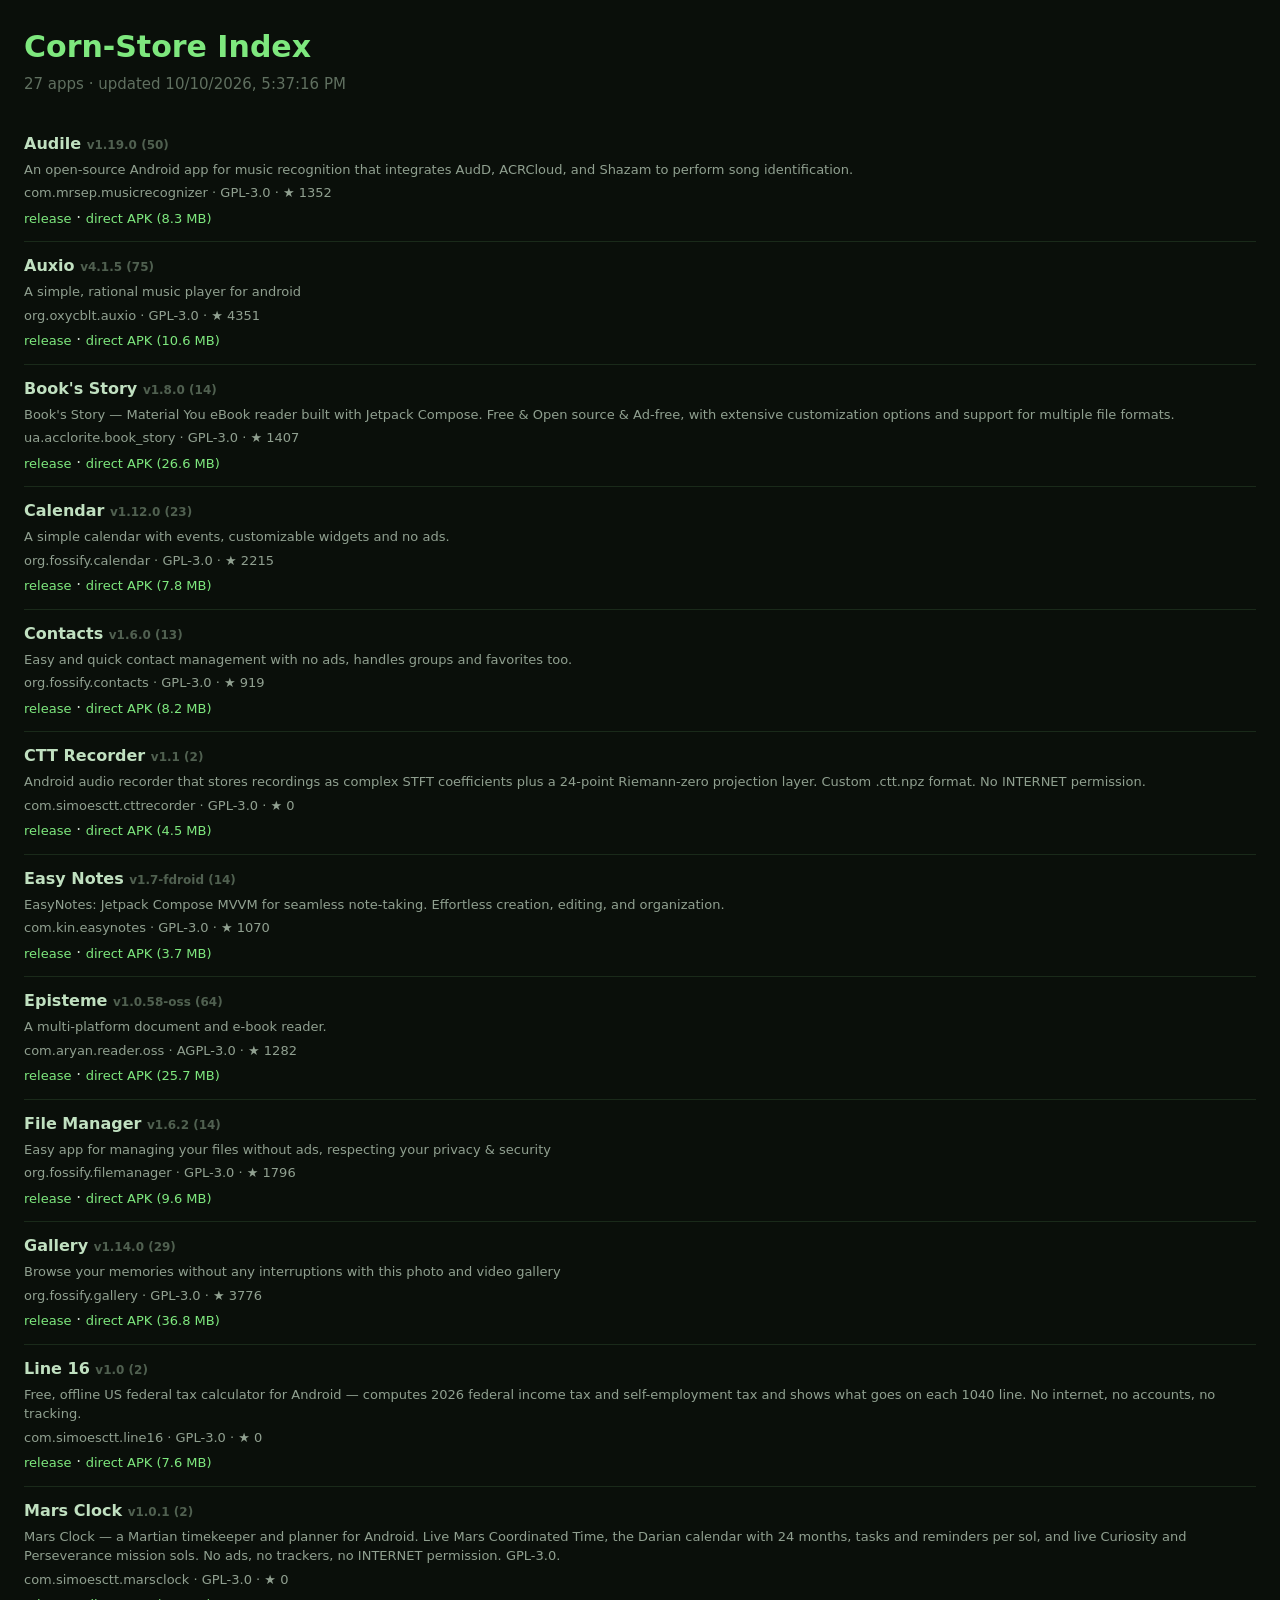
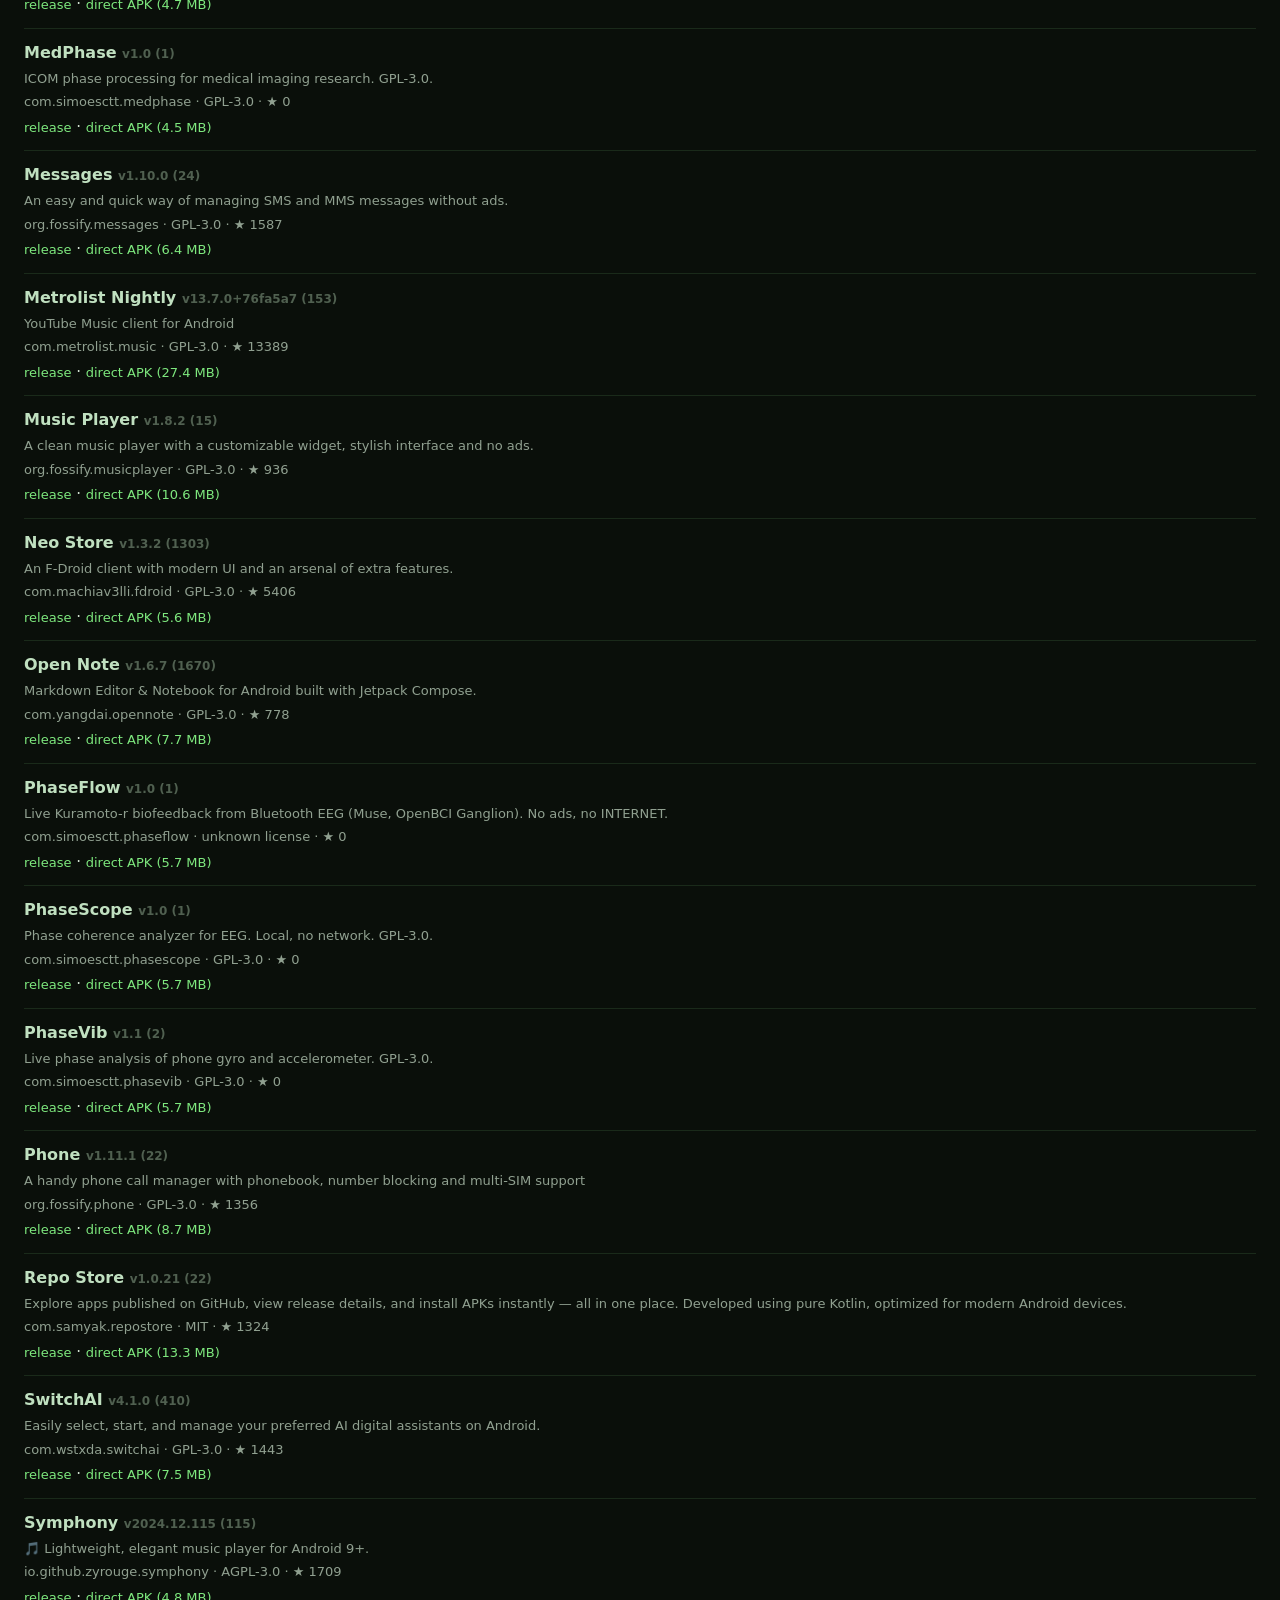
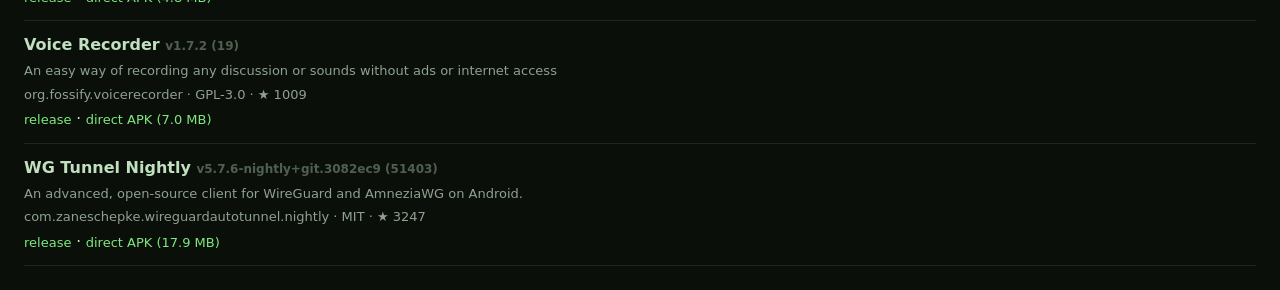
==== docs/index.html @ 804495bd "Initial Corn-Store index: scraper, workflow, landing page" ====
<!DOCTYPE html>
<html>
<head>
<meta charset="utf-8">
<title>Corn-Store Index</title>
<meta name="viewport" content="width=device-width, initial-scale=1">
<style>
  body { background: #0a0f0a; color: #d0e0d0; font: 15px/1.5 system-ui, sans-serif; margin: 0; padding: 24px; }
  h1 { color: #7ee87e; margin: 0 0 4px; }
  .sub { color: #607060; margin-bottom: 24px; }
  .app { border-bottom: 1px solid #1a2a1a; padding: 12px 0; }
  .app h3 { margin: 0 0 4px; color: #c0e0c0; font-size: 16px; }
  .app p { margin: 0 0 4px; color: #90a090; font-size: 13px; }
  .app a { color: #7ee87e; text-decoration: none; font-size: 13px; }
  .app a:hover { text-decoration: underline; }
  .meta { color: #506050; font-size: 12px; }
</style>
</head>
<body>
<h1>Corn-Store Index</h1>
<div class="sub" id="count">loading…</div>
<div id="apps"></div>
<script>
fetch('index.json').then(r => r.json()).then(data => {
  document.getElementById('count').textContent =
    data.count + ' apps · updated ' + new Date(data.generated_at).toLocaleString();
  const container = document.getElementById('apps');
  data.apps.forEach(a => {
    const div = document.createElement('div');
    div.className = 'app';
    div.innerHTML = `
      <h3>${a.label} <span class="meta">v${a.versionName} (${a.versionCode})</span></h3>
      <p>${a.description || '(no description)'}</p>
      <p class="meta">${a.package} · ${a.license || 'unknown license'} · ★ ${a.stars}</p>
      <a href="${a.release_url}">release</a> ·
      <a href="${a.apk_url}">direct APK (${(a.apk_size/1024/1024).toFixed(1)} MB)</a>
    `;
    container.appendChild(div);
  });
}).catch(e => {
  document.getElementById('count').textContent = 'error: ' + e.message;
});
</script>
</body>
</html>
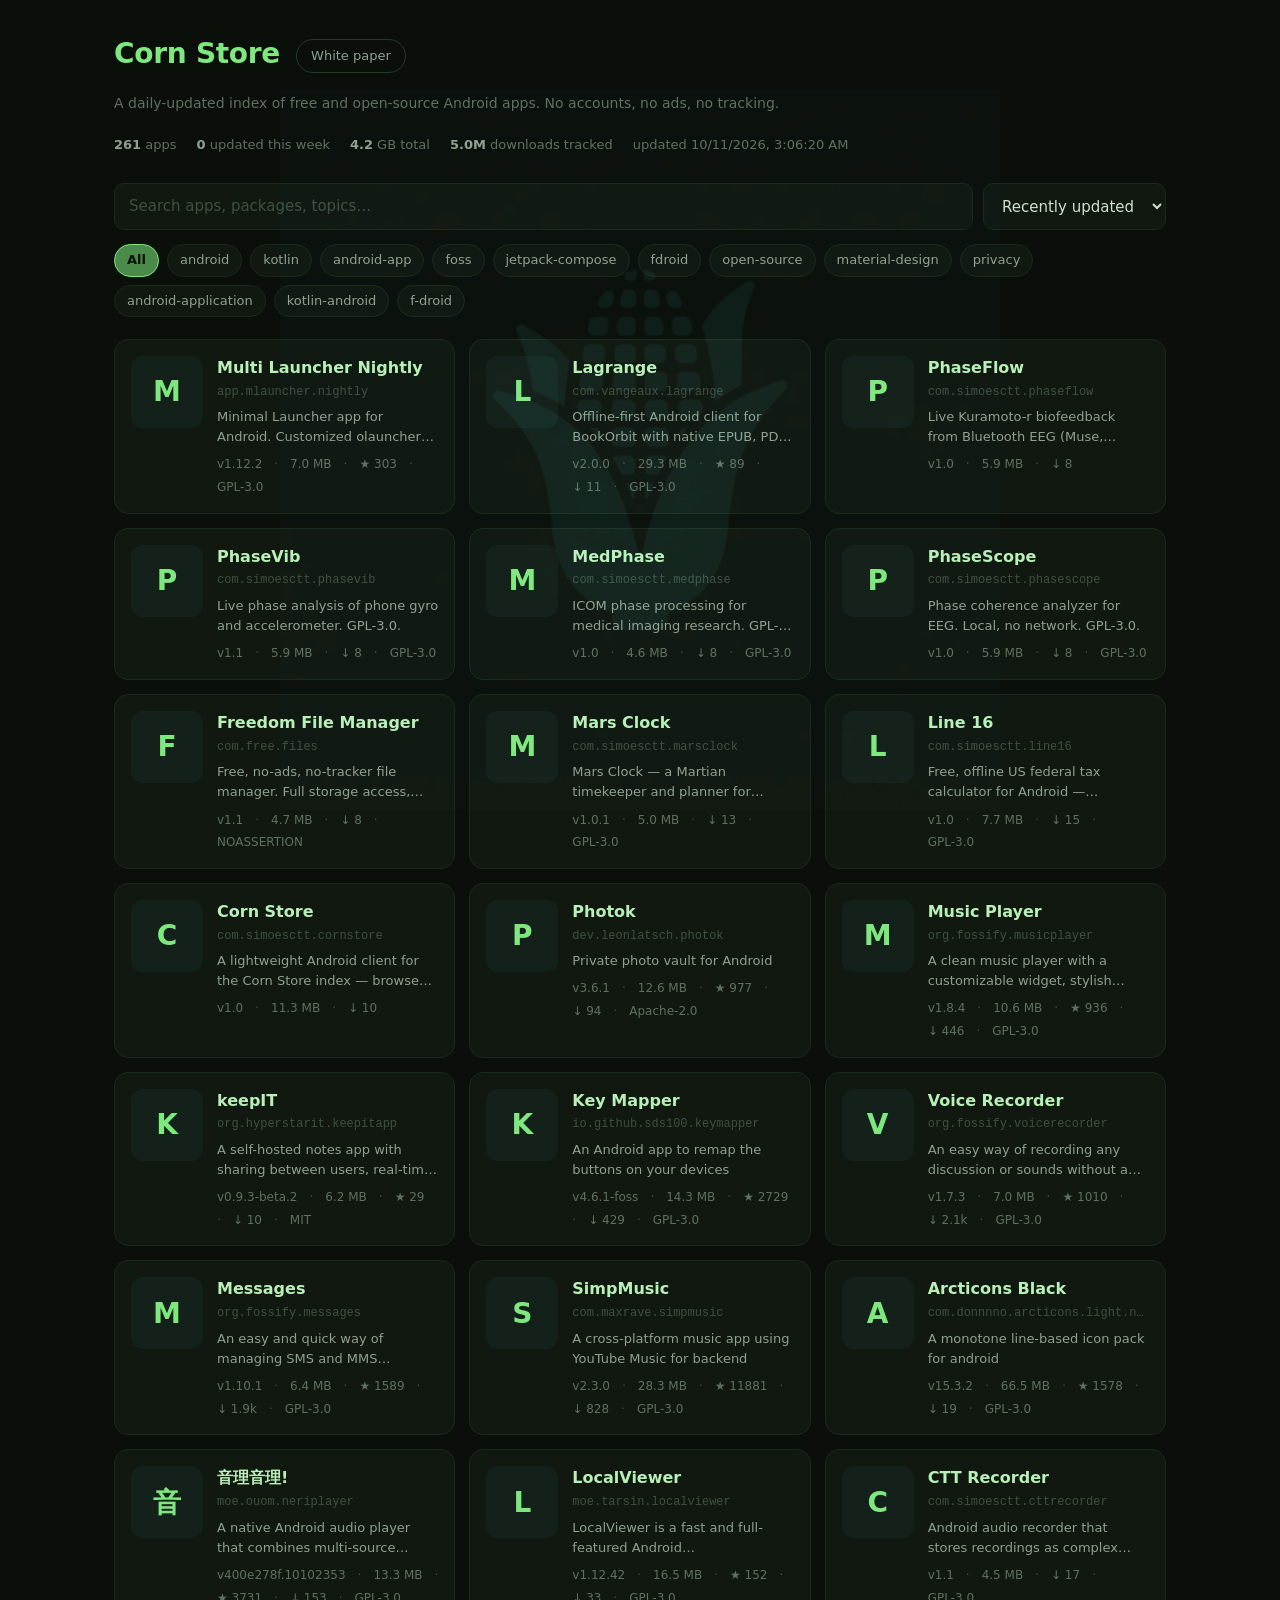
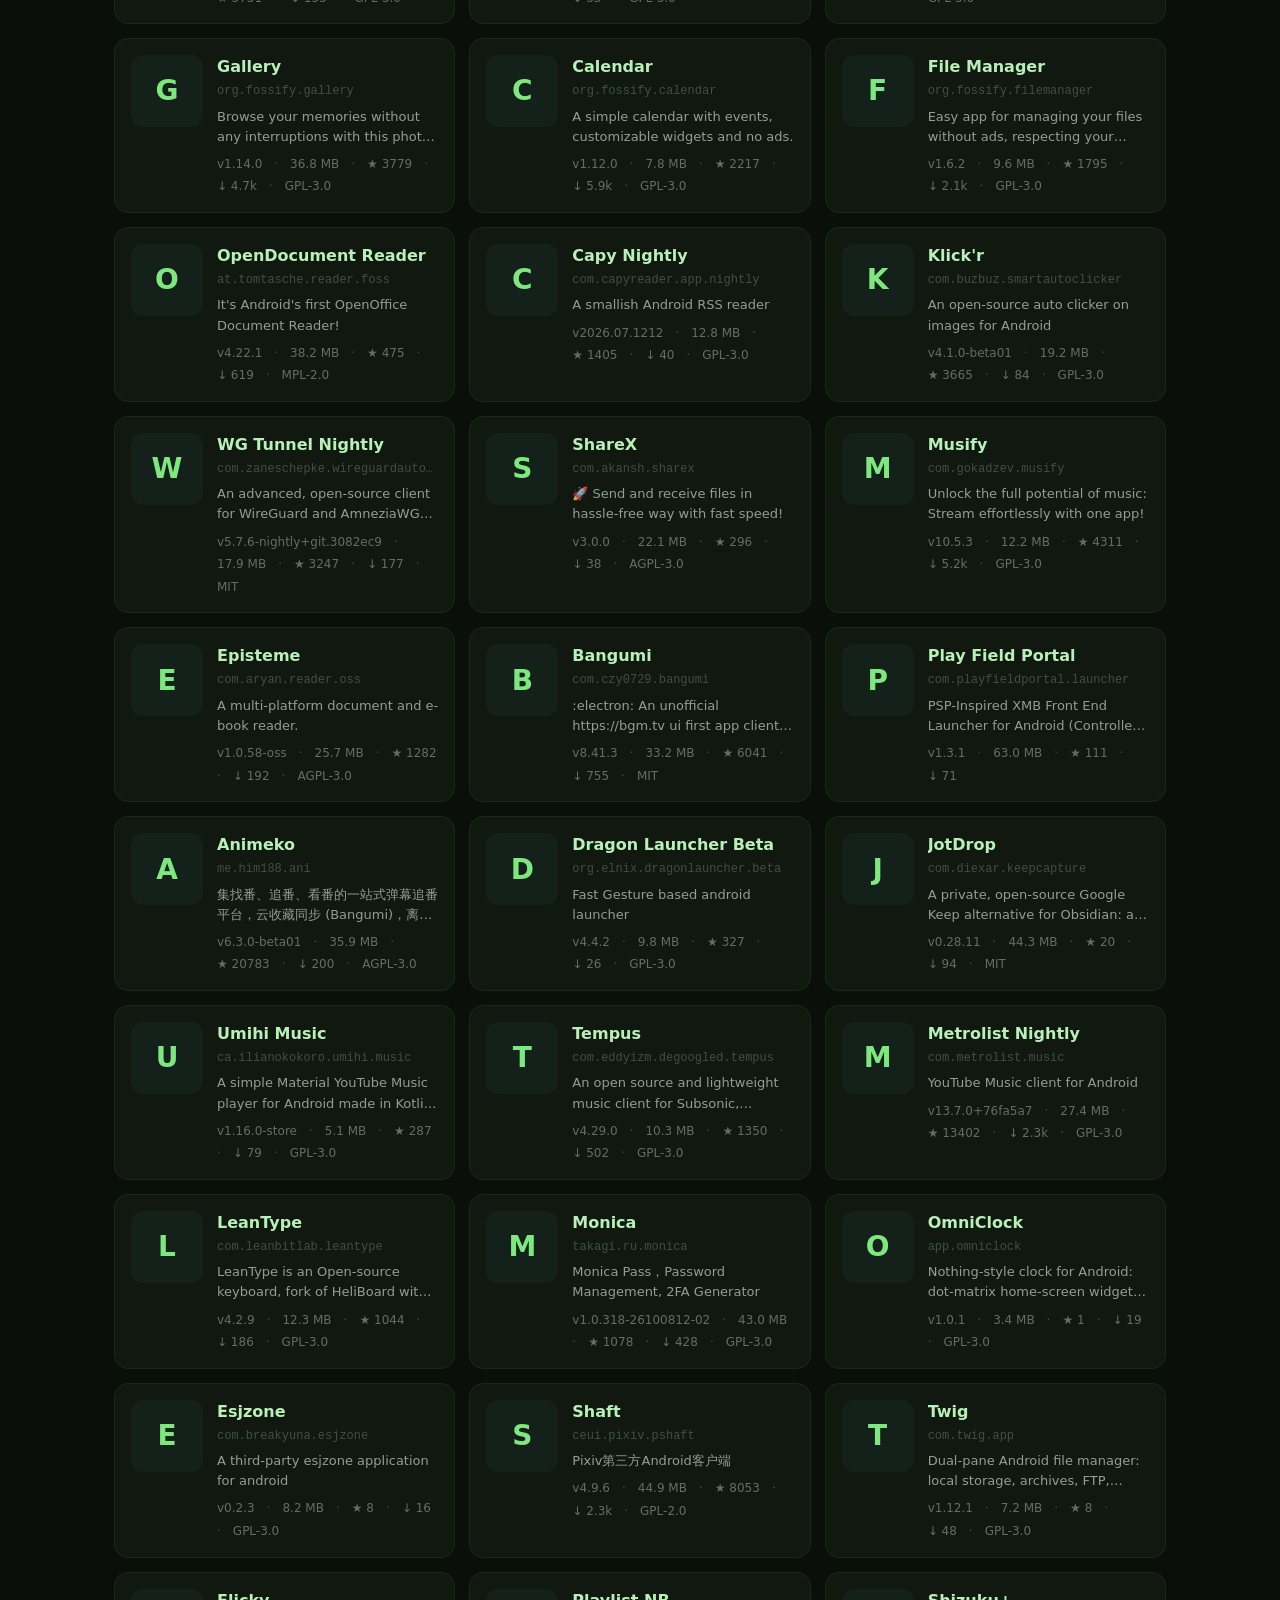
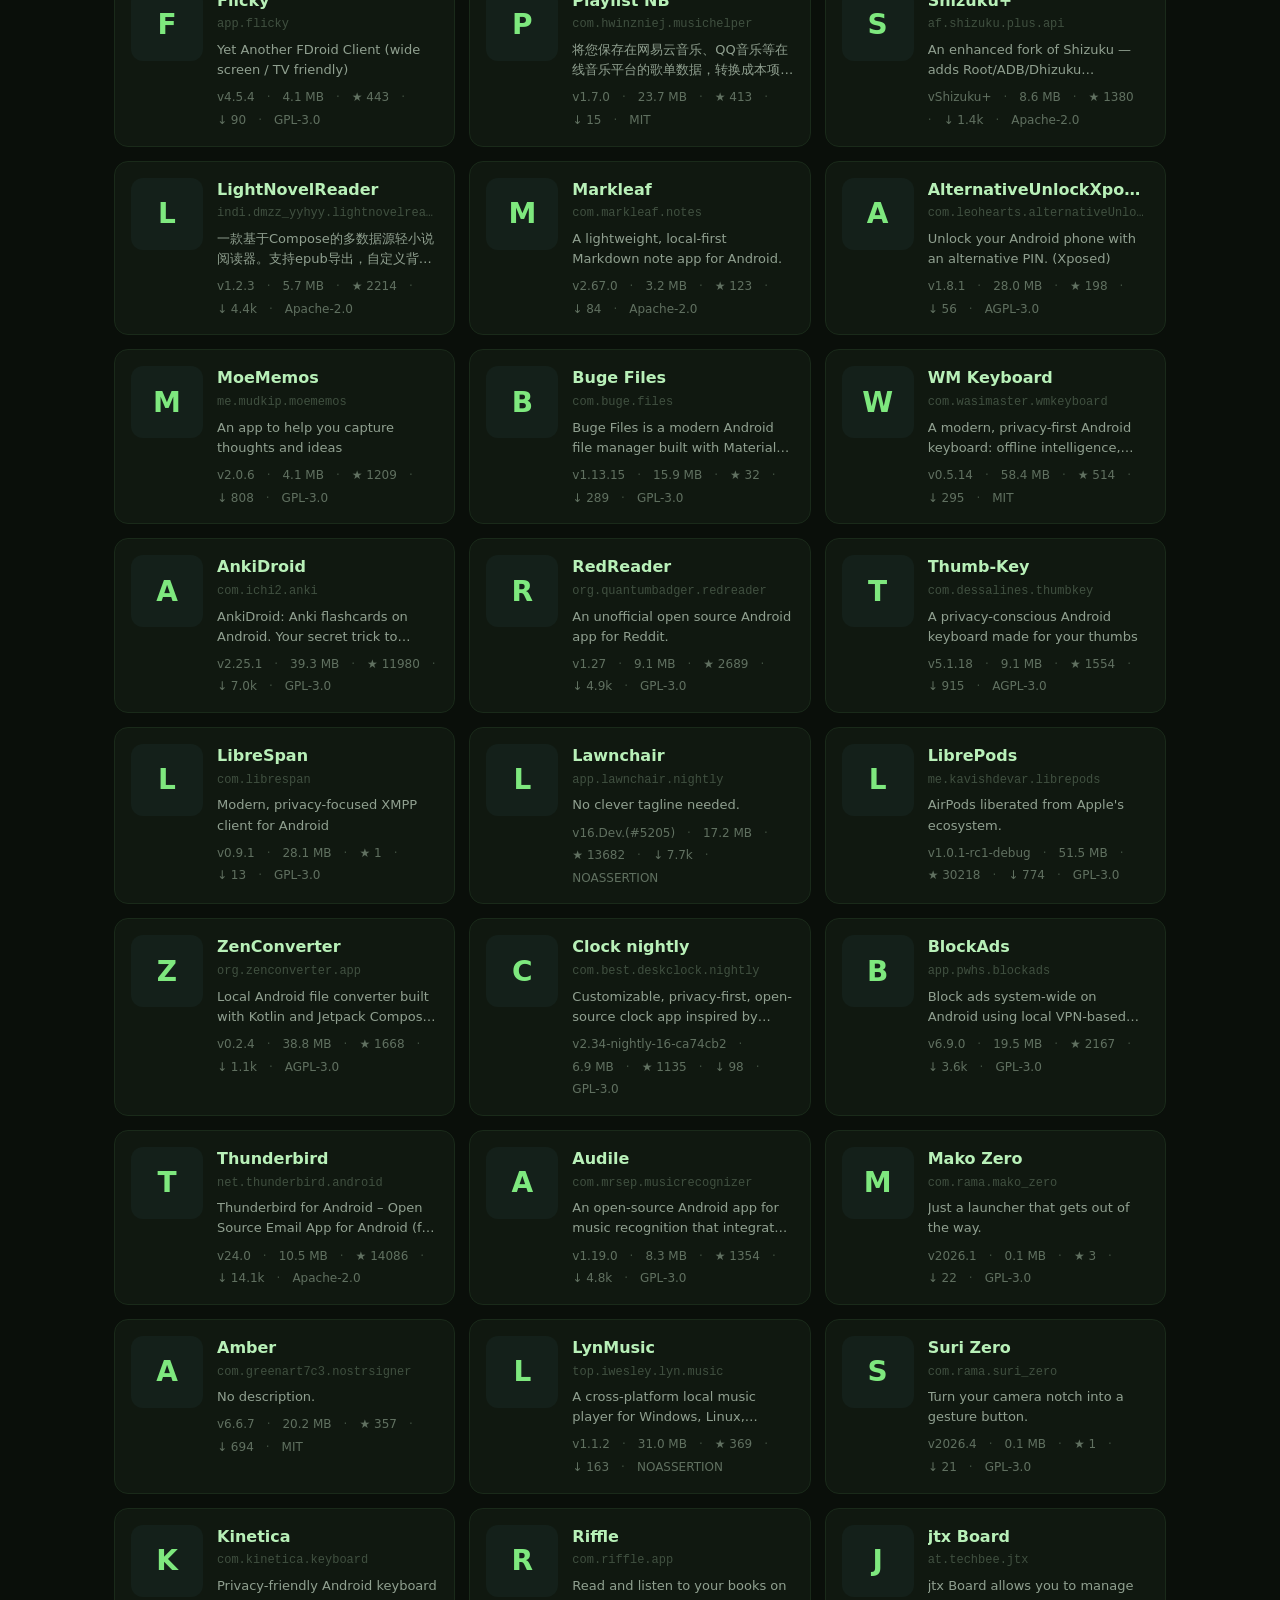
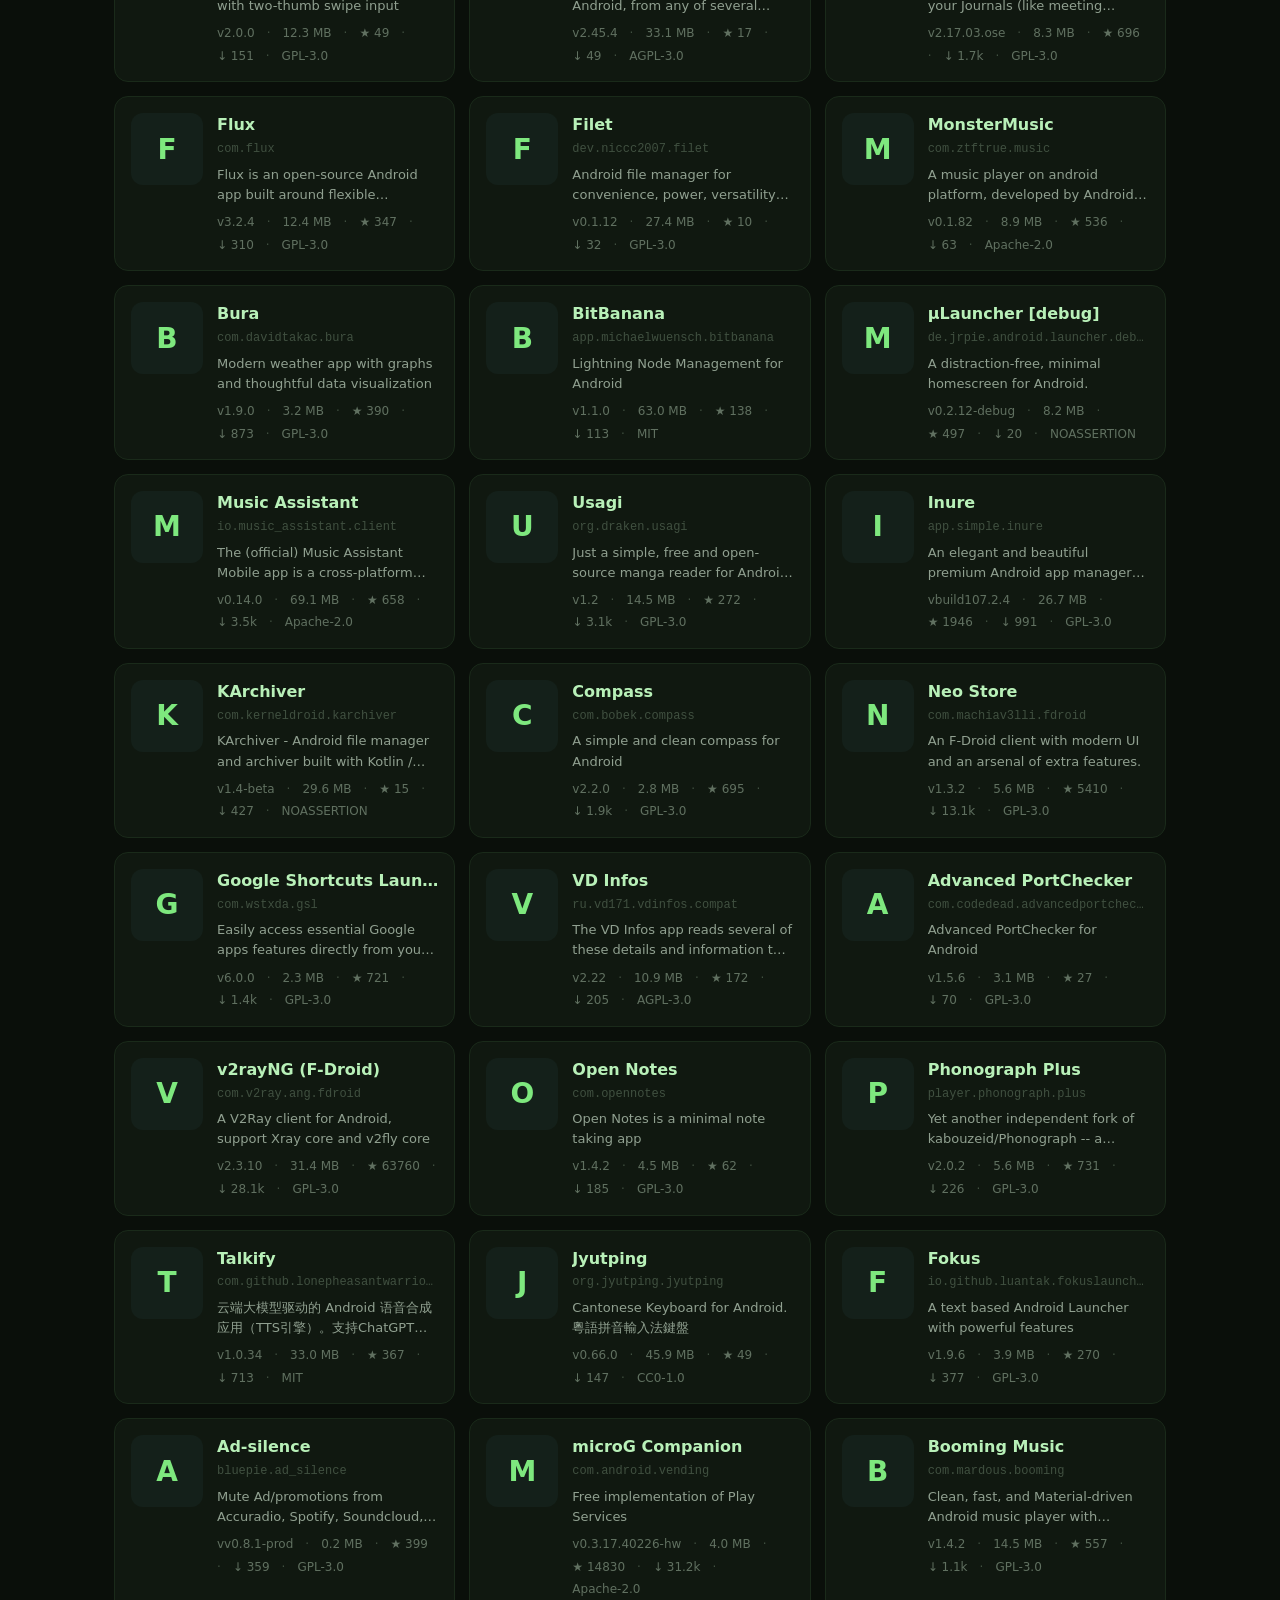
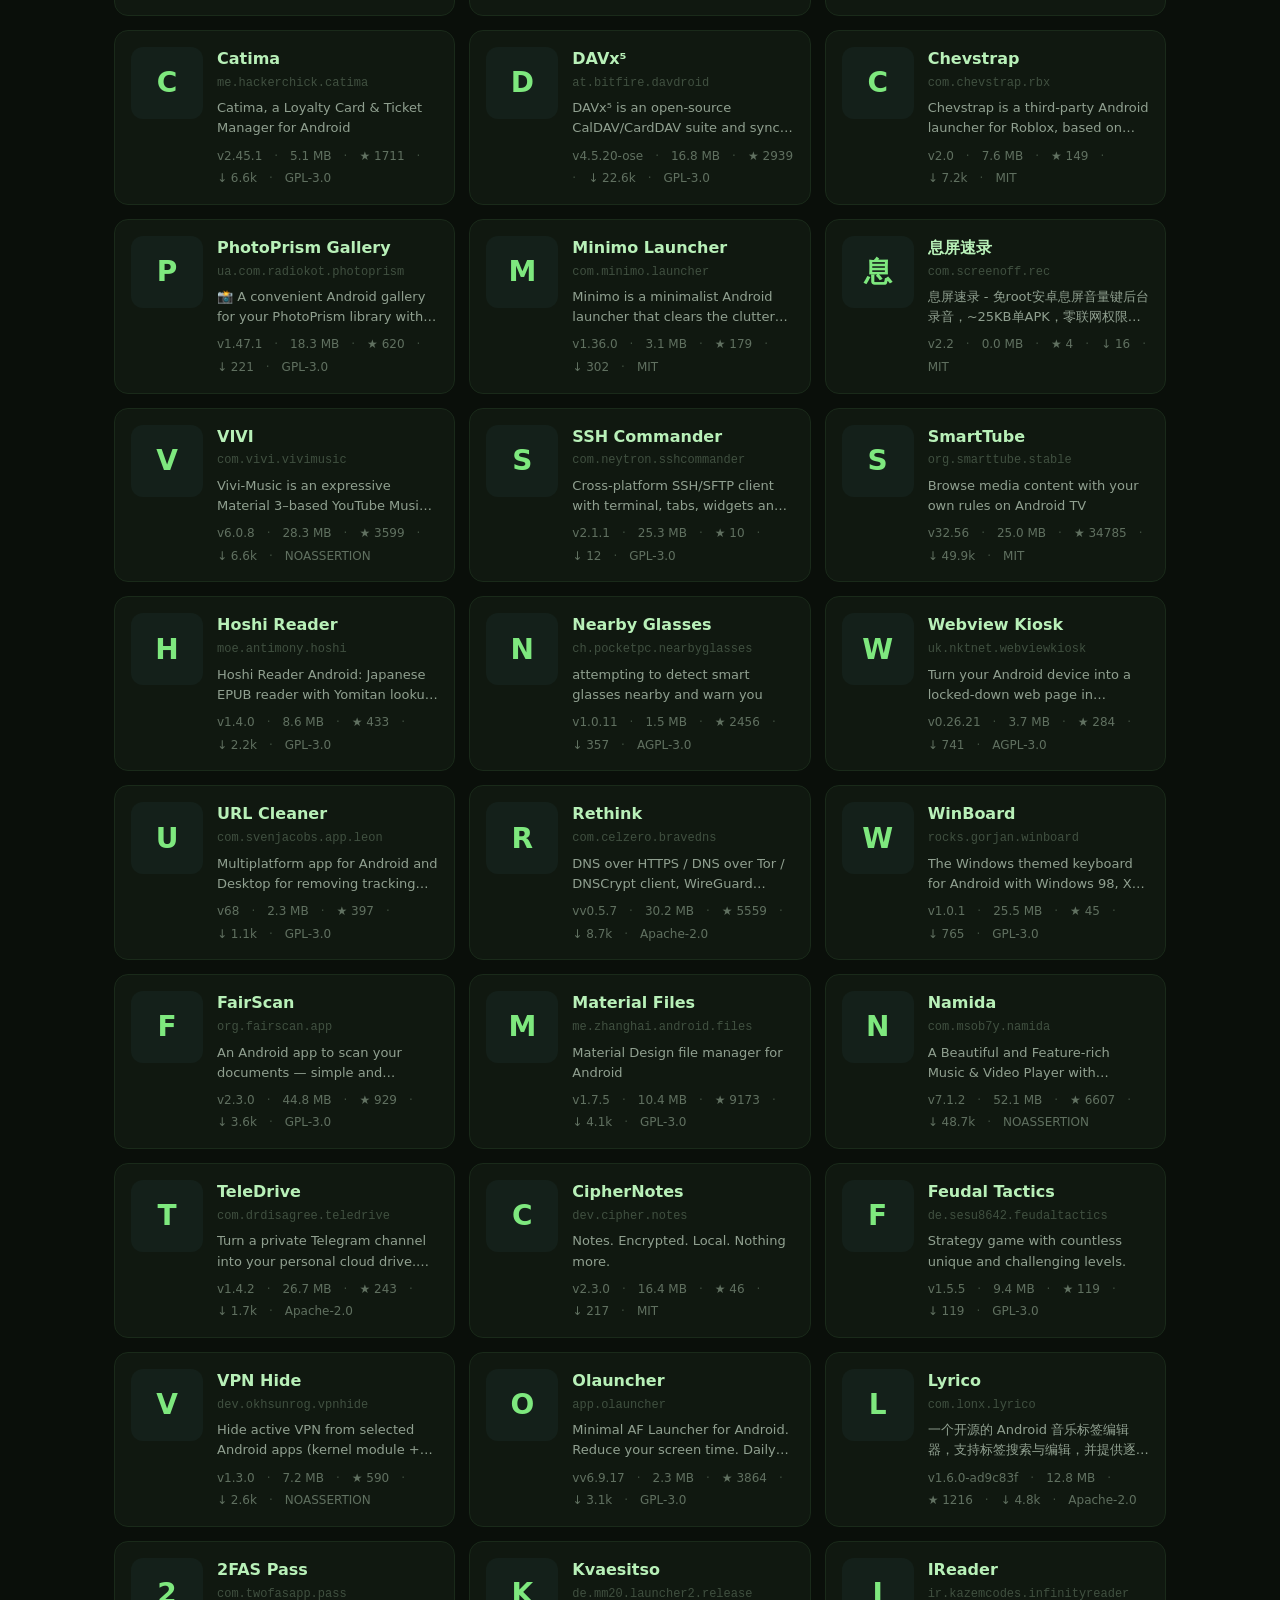
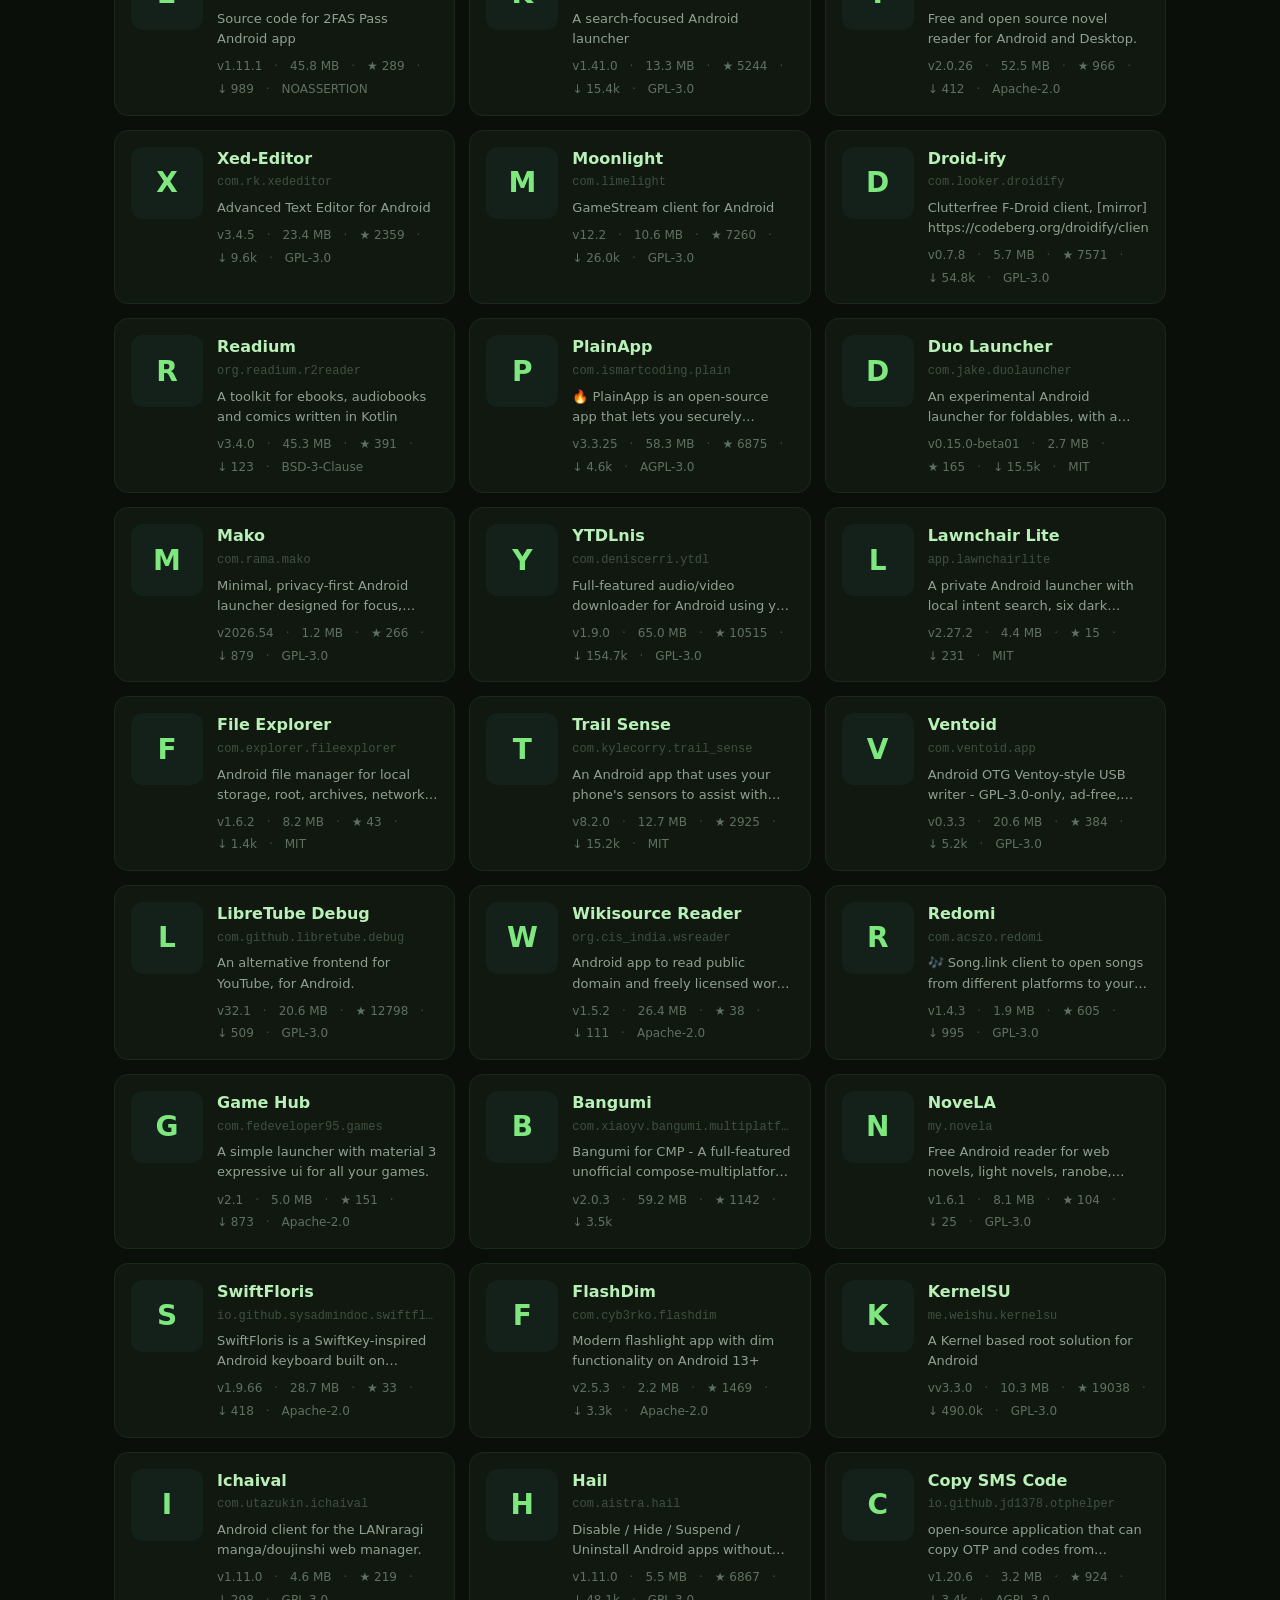
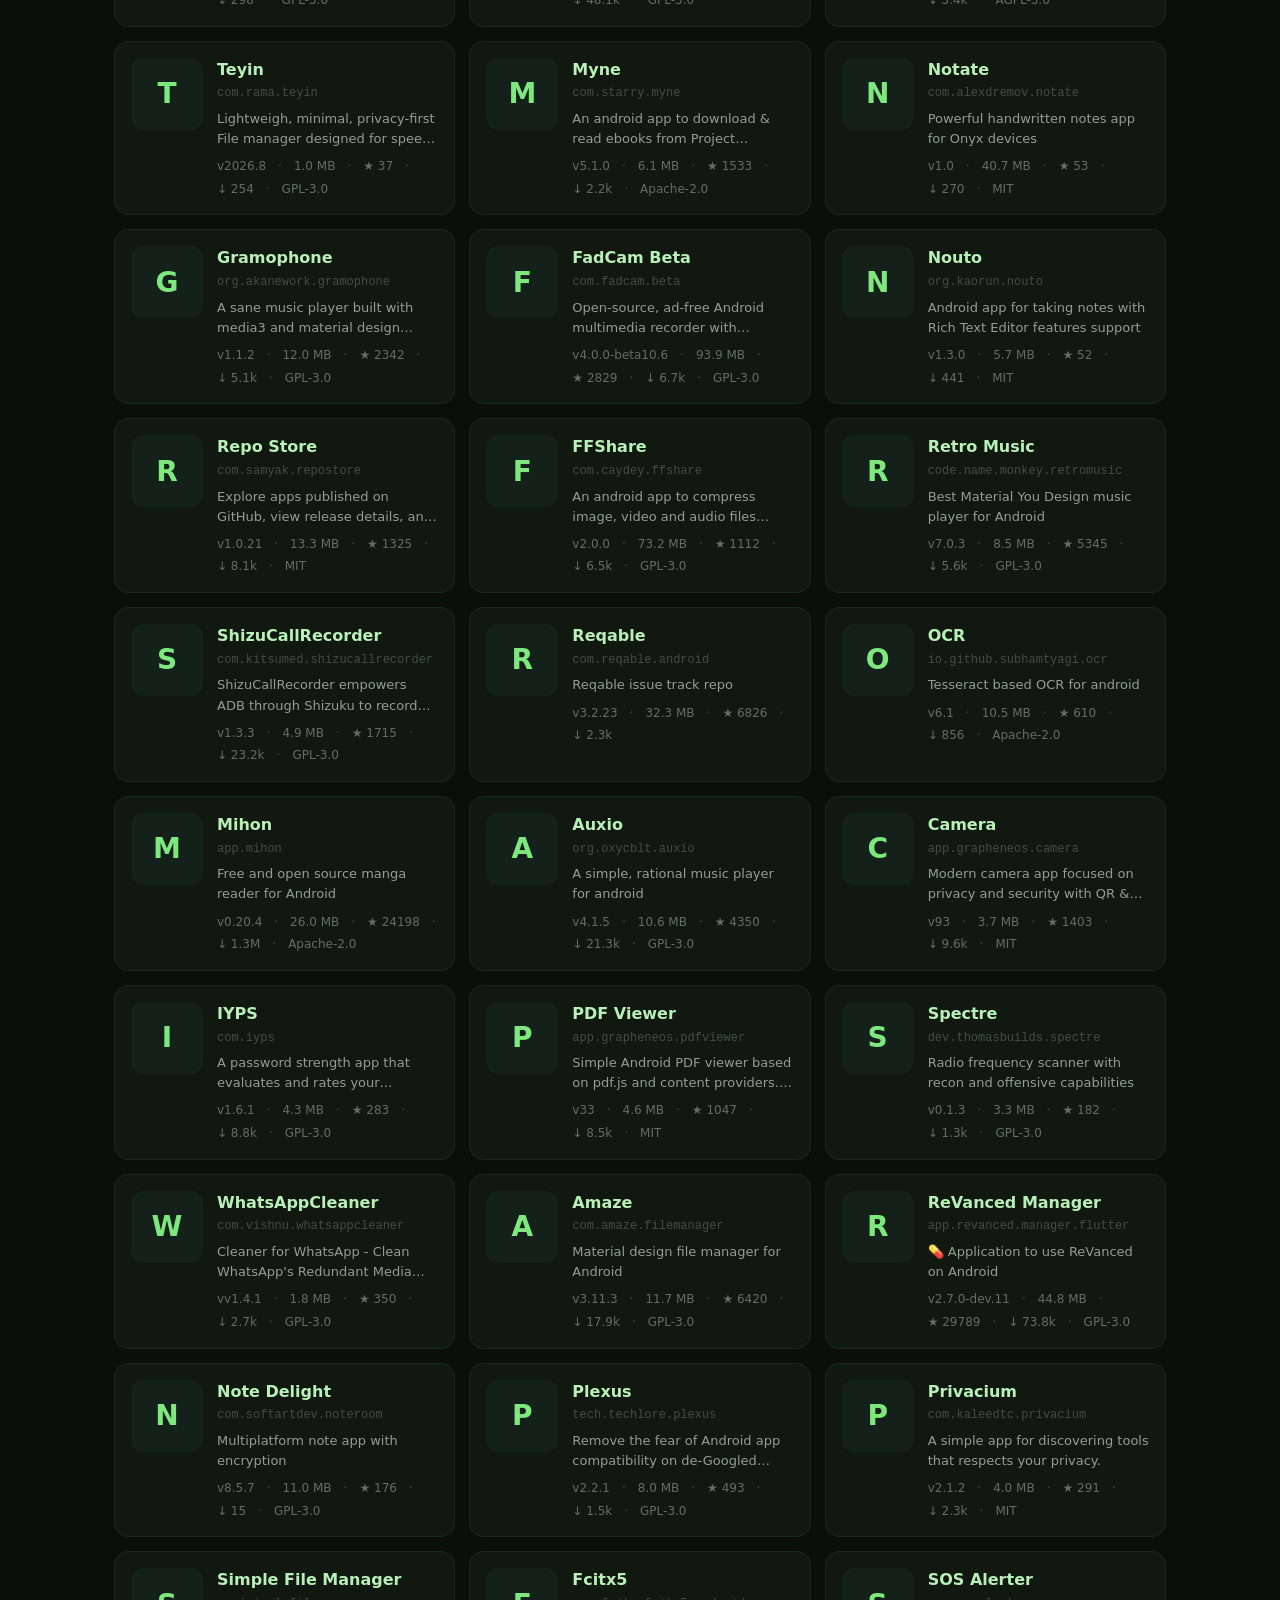
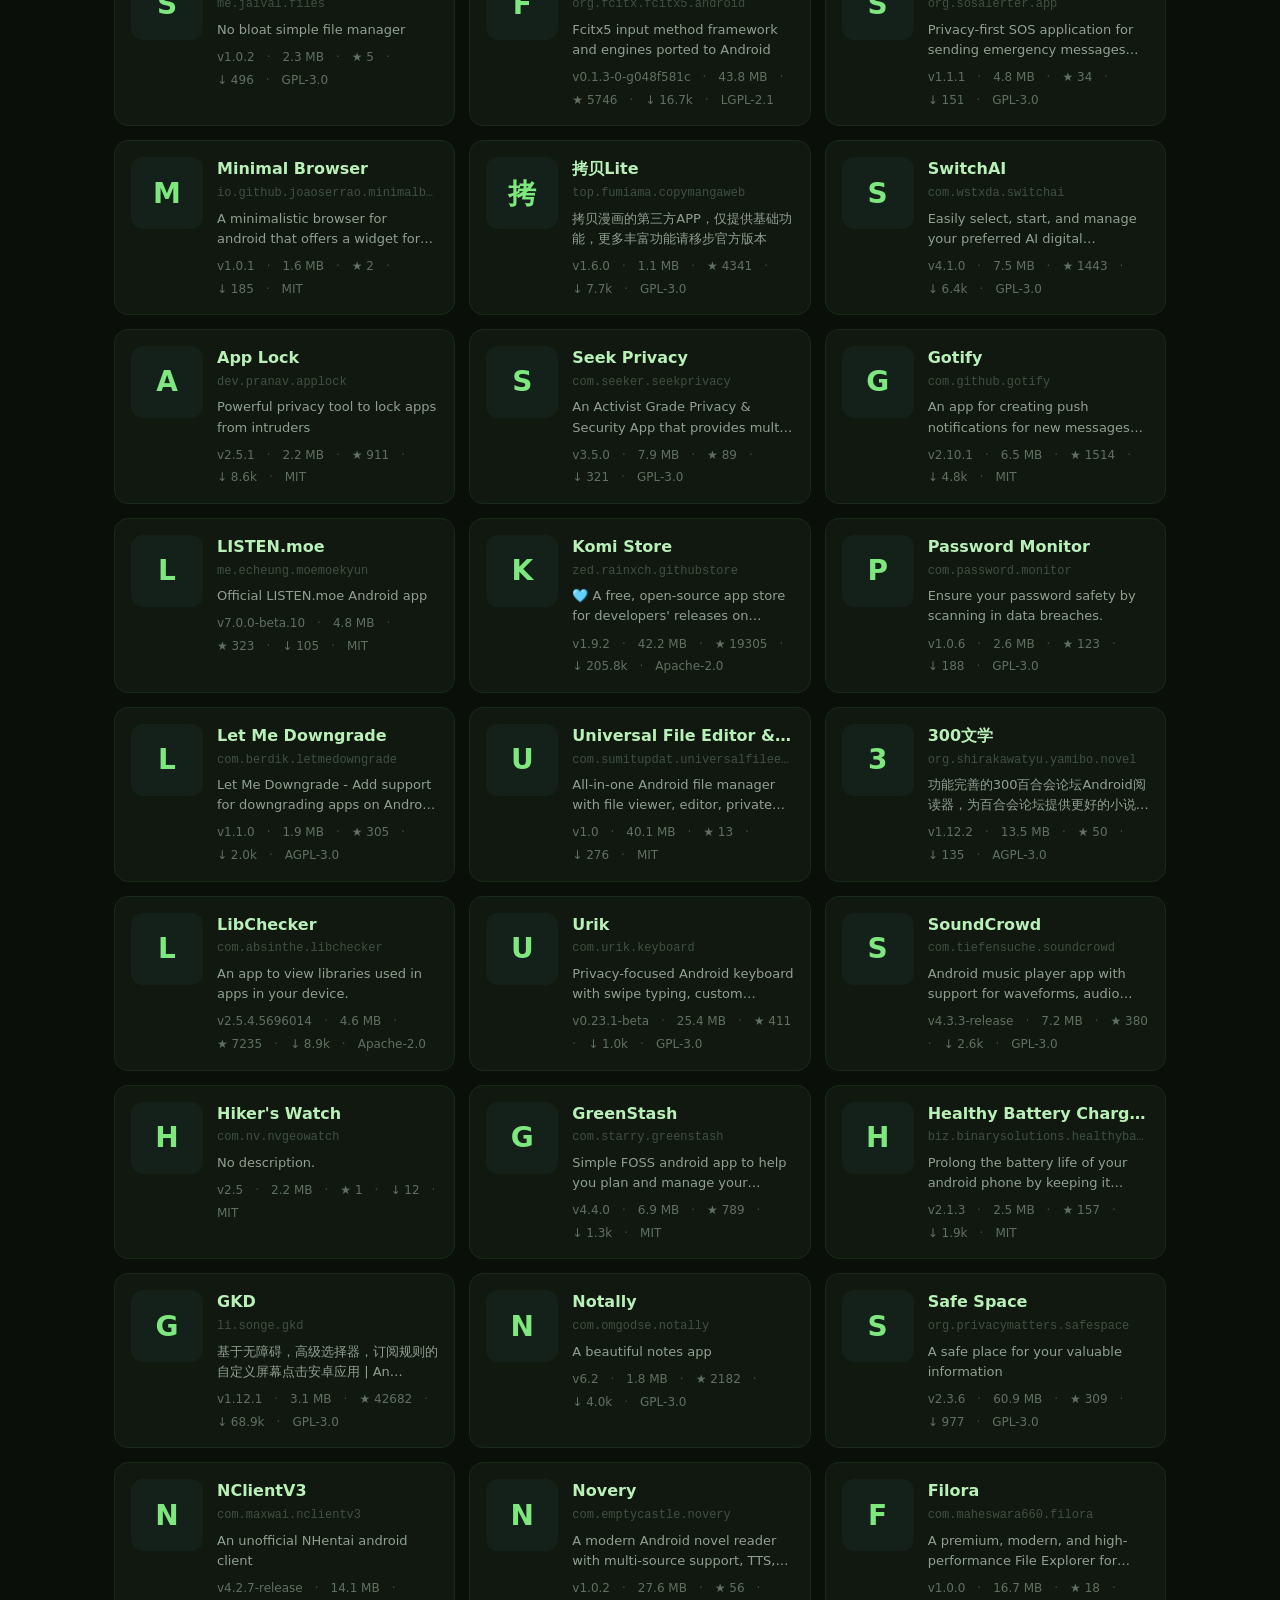
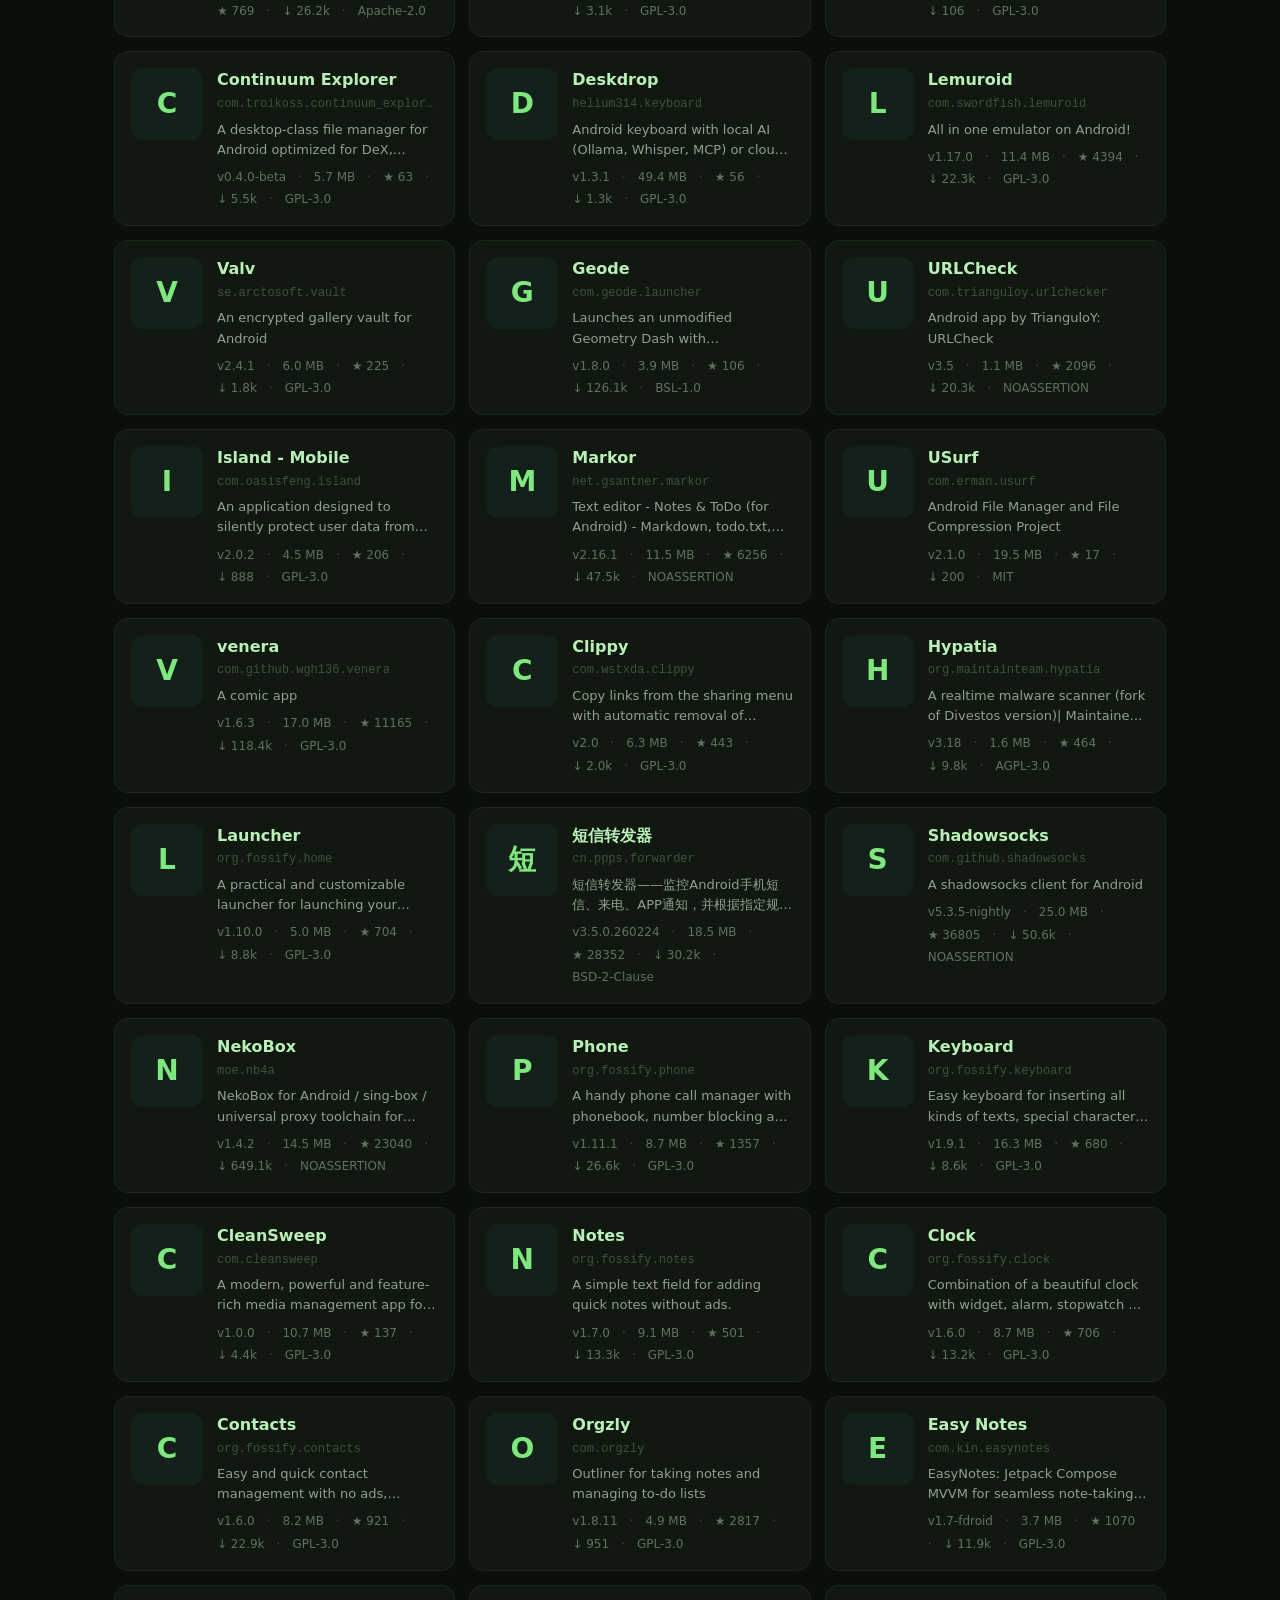
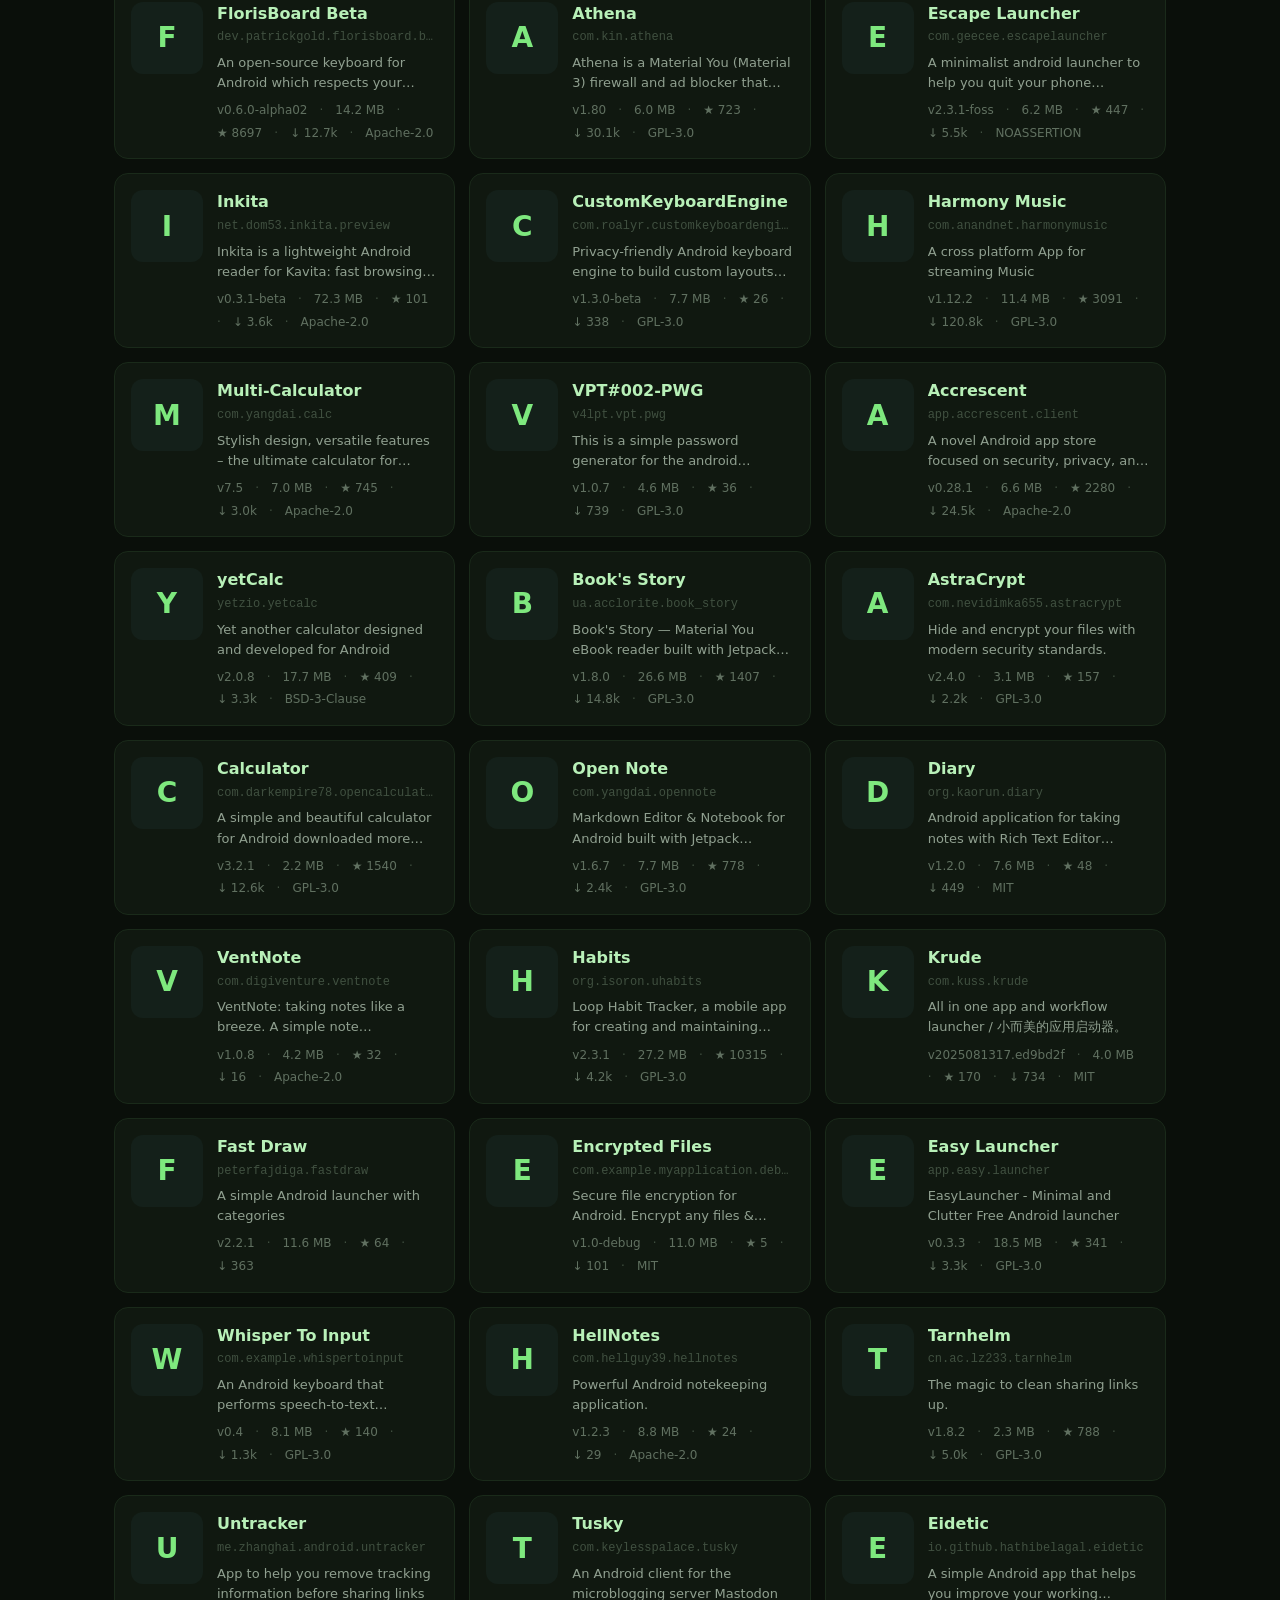
==== commit cba095b6: "New Corn Store site: search, filters, icons, whitepaper, contact, privacy, terms, license" ====
--- a/docs/index.html
+++ b/docs/index.html
@@ -1,45 +1,56 @@
 <!DOCTYPE html>
-<html>
+<html lang="en">
 <head>
 <meta charset="utf-8">
-<title>Corn-Store Index</title>
 <meta name="viewport" content="width=device-width, initial-scale=1">
-<style>
-  body { background: #0a0f0a; color: #d0e0d0; font: 15px/1.5 system-ui, sans-serif; margin: 0; padding: 24px; }
-  h1 { color: #7ee87e; margin: 0 0 4px; }
-  .sub { color: #607060; margin-bottom: 24px; }
-  .app { border-bottom: 1px solid #1a2a1a; padding: 12px 0; }
-  .app h3 { margin: 0 0 4px; color: #c0e0c0; font-size: 16px; }
-  .app p { margin: 0 0 4px; color: #90a090; font-size: 13px; }
-  .app a { color: #7ee87e; text-decoration: none; font-size: 13px; }
-  .app a:hover { text-decoration: underline; }
-  .meta { color: #506050; font-size: 12px; }
-</style>
+<title>Corn Store — FOSS Android App Index</title>
+<meta name="description" content="A daily-updated index of free and open-source Android apps distributed via GitHub Releases. No accounts, no ads, no tracking.">
+<link rel="icon" href="corn.png">
+<link rel="stylesheet" href="style.css">
 </head>
 <body>
-<h1>Corn-Store Index</h1>
-<div class="sub" id="count">loading…</div>
-<div id="apps"></div>
-<script>
-fetch('index.json').then(r => r.json()).then(data => {
-  document.getElementById('count').textContent =
-    data.count + ' apps · updated ' + new Date(data.generated_at).toLocaleString();
-  const container = document.getElementById('apps');
-  data.apps.forEach(a => {
-    const div = document.createElement('div');
-    div.className = 'app';
-    div.innerHTML = `
-      <h3>${a.label} <span class="meta">v${a.versionName} (${a.versionCode})</span></h3>
-      <p>${a.description || '(no description)'}</p>
-      <p class="meta">${a.package} · ${a.license || 'unknown license'} · ★ ${a.stars}</p>
-      <a href="${a.release_url}">release</a> ·
-      <a href="${a.apk_url}">direct APK (${(a.apk_size/1024/1024).toFixed(1)} MB)</a>
-    `;
-    container.appendChild(div);
-  });
-}).catch(e => {
-  document.getElementById('count').textContent = 'error: ' + e.message;
-});
-</script>
+<div class="wrap">
+
+  <header class="site" id="header-top">
+    <div class="title-row">
+      <h1>Corn Store</h1>
+      <a class="btn-paper" href="whitepaper.html">White paper</a>
+    </div>
+    <p class="tagline">A daily-updated index of free and open-source Android apps. No accounts, no ads, no tracking.</p>
+    <div class="stats" id="stats"></div>
+  </header>
+
+  <div class="controls" id="controls">
+    <input id="search" class="search" type="search" placeholder="Search apps, packages, topics…" autocomplete="off" spellcheck="false">
+    <select id="sort" class="sort">
+      <option value="recent">Recently updated</option>
+      <option value="name">Name (A–Z)</option>
+      <option value="downloads">Most downloads</option>
+      <option value="stars">Most stars</option>
+    </select>
+  </div>
+
+  <div class="chips" id="chips"></div>
+
+  <div class="apps" id="apps">
+    <div class="empty">Loading…</div>
+  </div>
+
+  <footer class="site">
+    <span>
+      <a href="about.html">About</a> ·
+      <a href="submit.html">Submit an app</a> ·
+      <a href="whitepaper.html">White paper</a> ·
+      <a href="contact.html">Contact</a> ·
+      <a href="privacy.html">Privacy</a> ·
+      <a href="terms.html">Terms</a> ·
+      <a href="license.html">License</a> ·
+      <a href="https://github.com/SimoesCTT/corn-store-index">Source</a>
+    </span>
+    <span>GPL-3.0-or-later</span>
+  </footer>
+
+</div>
+<script src="app.js"></script>
 </body>
 </html>
--- a/docs/style.css
+++ b/docs/style.css
@@ -0,0 +1,434 @@
+:root {
+  --bg: #0a0f0a;
+  --bg-2: #0e140e;
+  --surface: #101810;
+  --surface-2: #14201a;
+  --border: #1a2a1a;
+  --border-2: #253b25;
+  --fg: #d0e0d0;
+  --fg-2: #90a090;
+  --fg-3: #607060;
+  --fg-4: #405040;
+  --accent: #7ee87e;
+  --accent-2: #b8f0b8;
+  --accent-dim: #4a8a4a;
+  --danger: #e88080;
+  --radius: 10px;
+  --radius-lg: 14px;
+  --max-w: 1100px;
+}
+
+* { box-sizing: border-box; }
+
+html, body {
+  margin: 0;
+  padding: 0;
+  background: var(--bg);
+  color: var(--fg);
+  font: 15px/1.55 system-ui, -apple-system, "Segoe UI", Roboto, "Helvetica Neue", sans-serif;
+  -webkit-font-smoothing: antialiased;
+}
+
+body {
+  min-height: 100vh;
+  position: relative;
+}
+
+/* Corn watermark in the foreground, above the content */
+body::after {
+  content: "";
+  position: fixed;
+  inset: 0;
+  background-image: url("corn.png");
+  background-repeat: no-repeat;
+  background-position: center;
+  background-size: min(80vmin, 820px);
+  opacity: 0.08;
+  pointer-events: none;
+  z-index: 9999;
+  mix-blend-mode: screen;
+}
+
+a { color: var(--accent); text-decoration: none; }
+a:hover { text-decoration: underline; }
+
+.wrap {
+  max-width: var(--max-w);
+  margin: 0 auto;
+  padding: 32px 24px 64px;
+}
+
+/* Header */
+header.site {
+  margin-bottom: 28px;
+}
+
+header.site h1 {
+  margin: 0 0 4px;
+  color: var(--accent);
+  font-size: 28px;
+  letter-spacing: -0.01em;
+}
+
+
+/* Title row with header button */
+.title-row {
+  display: flex;
+  align-items: center;
+  gap: 16px;
+  flex-wrap: wrap;
+}
+
+.btn-paper {
+  display: inline-block;
+  padding: 6px 14px;
+  background: transparent;
+  color: var(--fg-2);
+  border: 1px solid var(--border-2);
+  border-radius: 999px;
+  font-size: 13px;
+  font-weight: 500;
+  text-decoration: none;
+  transition: all 0.12s ease;
+  white-space: nowrap;
+}
+
+.btn-paper:hover {
+  border-color: var(--accent-dim);
+  color: var(--accent);
+  background: var(--surface);
+  text-decoration: none;
+}
+
+header.site .tagline {
+  color: var(--fg-3);
+  font-size: 14px;
+  margin-bottom: 20px;
+}
+
+header.site .stats {
+  display: flex;
+  flex-wrap: wrap;
+  gap: 6px 20px;
+  color: var(--fg-3);
+  font-size: 13px;
+  margin-bottom: 24px;
+}
+
+header.site .stats b {
+  color: var(--fg-2);
+  font-weight: 600;
+}
+
+/* Search + controls */
+.controls {
+  display: flex;
+  gap: 10px;
+  flex-wrap: wrap;
+  margin-bottom: 14px;
+}
+
+input.search {
+  flex: 1 1 260px;
+  min-width: 0;
+  padding: 11px 14px;
+  background: var(--surface);
+  border: 1px solid var(--border);
+  color: var(--fg);
+  border-radius: var(--radius);
+  font: inherit;
+  outline: none;
+  transition: border-color 0.15s ease;
+}
+input.search::placeholder { color: var(--fg-4); }
+input.search:focus { border-color: var(--accent-dim); }
+
+select.sort {
+  padding: 11px 14px;
+  background: var(--surface);
+  border: 1px solid var(--border);
+  color: var(--fg);
+  border-radius: var(--radius);
+  font: inherit;
+  outline: none;
+  cursor: pointer;
+}
+select.sort:focus { border-color: var(--accent-dim); }
+
+/* Chips */
+.chips {
+  display: flex;
+  flex-wrap: wrap;
+  gap: 8px;
+  margin-bottom: 22px;
+}
+
+.chip {
+  padding: 5px 12px;
+  background: var(--surface);
+  border: 1px solid var(--border);
+  color: var(--fg-2);
+  border-radius: 999px;
+  font-size: 13px;
+  cursor: pointer;
+  user-select: none;
+  transition: all 0.12s ease;
+}
+
+.chip:hover {
+  border-color: var(--border-2);
+  color: var(--fg);
+}
+
+.chip.active {
+  background: var(--accent-dim);
+  border-color: var(--accent);
+  color: #0a0f0a;
+  font-weight: 600;
+}
+
+/* App grid */
+.apps {
+  display: grid;
+  grid-template-columns: repeat(auto-fill, minmax(340px, 1fr));
+  gap: 14px;
+}
+
+.card {
+  display: flex;
+  gap: 14px;
+  padding: 16px;
+  background: var(--surface);
+  border: 1px solid var(--border);
+  border-radius: var(--radius-lg);
+  transition: border-color 0.12s ease, background 0.12s ease;
+  cursor: pointer;
+}
+
+.card:hover {
+  border-color: var(--border-2);
+  background: var(--surface-2);
+}
+
+.card .icon {
+  flex: 0 0 72px;
+  width: 72px;
+  height: 72px;
+  border-radius: 12px;
+  background: var(--surface-2);
+  overflow: hidden;
+  display: flex;
+  align-items: center;
+  justify-content: center;
+  color: var(--accent);
+  font-size: 28px;
+  font-weight: 600;
+}
+
+.card .icon img {
+  width: 100%;
+  height: 100%;
+  object-fit: cover;
+  display: block;
+}
+
+.card .body {
+  flex: 1 1 auto;
+  min-width: 0;
+}
+
+.card h3 {
+  margin: 0 0 2px;
+  color: var(--accent-2);
+  font-size: 16px;
+  font-weight: 600;
+  overflow: hidden;
+  text-overflow: ellipsis;
+  white-space: nowrap;
+}
+
+.card .pkg {
+  margin: 0 0 6px;
+  color: var(--fg-4);
+  font-family: ui-monospace, SFMono-Regular, Menlo, monospace;
+  font-size: 12px;
+  overflow: hidden;
+  text-overflow: ellipsis;
+  white-space: nowrap;
+}
+
+.card .desc {
+  margin: 0 0 8px;
+  color: var(--fg-2);
+  font-size: 13px;
+  display: -webkit-box;
+  -webkit-line-clamp: 2;
+  -webkit-box-orient: vertical;
+  overflow: hidden;
+}
+
+.card .meta {
+  display: flex;
+  flex-wrap: wrap;
+  gap: 4px 12px;
+  color: var(--fg-3);
+  font-size: 12px;
+}
+
+.card .meta .sep { color: var(--fg-4); }
+
+/* Detail view */
+.detail {
+  max-width: 720px;
+  margin: 0 auto;
+}
+
+.detail .back {
+  display: inline-block;
+  margin-bottom: 20px;
+  color: var(--fg-2);
+  font-size: 14px;
+}
+
+.detail-head {
+  display: flex;
+  gap: 20px;
+  margin-bottom: 24px;
+}
+
+.detail-head .icon-lg {
+  flex: 0 0 128px;
+  width: 128px;
+  height: 128px;
+  border-radius: 20px;
+  background: var(--surface-2);
+  overflow: hidden;
+  display: flex;
+  align-items: center;
+  justify-content: center;
+  color: var(--accent);
+  font-size: 52px;
+  font-weight: 600;
+}
+
+.detail-head .icon-lg img {
+  width: 100%;
+  height: 100%;
+  object-fit: cover;
+}
+
+.detail-head .info h2 {
+  margin: 0 0 4px;
+  color: var(--accent);
+  font-size: 24px;
+}
+
+.detail-head .info .pkg {
+  color: var(--fg-4);
+  font-family: ui-monospace, SFMono-Regular, Menlo, monospace;
+  font-size: 13px;
+  margin-bottom: 8px;
+}
+
+.detail-head .info .desc {
+  color: var(--fg-2);
+  font-size: 14px;
+}
+
+.detail .actions {
+  display: flex;
+  gap: 10px;
+  flex-wrap: wrap;
+  margin-bottom: 24px;
+}
+
+.btn {
+  display: inline-block;
+  padding: 11px 20px;
+  background: var(--accent-dim);
+  color: #0a0f0a;
+  border-radius: var(--radius);
+  font-weight: 600;
+  font-size: 14px;
+  text-decoration: none;
+  border: 1px solid var(--accent-dim);
+  transition: all 0.12s ease;
+}
+.btn:hover { background: var(--accent); border-color: var(--accent); text-decoration: none; }
+
+.btn-ghost {
+  background: transparent;
+  color: var(--fg);
+  border: 1px solid var(--border-2);
+}
+.btn-ghost:hover { border-color: var(--accent-dim); color: var(--accent); background: transparent; }
+
+.meta-table {
+  width: 100%;
+  border-collapse: collapse;
+  margin-bottom: 24px;
+  font-size: 13px;
+}
+
+.meta-table td {
+  padding: 8px 0;
+  border-bottom: 1px solid var(--border);
+  vertical-align: top;
+}
+
+.meta-table td:first-child {
+  color: var(--fg-3);
+  width: 140px;
+}
+
+.meta-table td:last-child {
+  color: var(--fg);
+  word-break: break-word;
+}
+
+.meta-table code {
+  font-family: ui-monospace, SFMono-Regular, Menlo, monospace;
+  font-size: 12px;
+  color: var(--fg-2);
+}
+
+.install-note {
+  padding: 14px 16px;
+  background: var(--surface);
+  border-left: 3px solid var(--accent-dim);
+  border-radius: 6px;
+  color: var(--fg-2);
+  font-size: 13px;
+  margin-bottom: 24px;
+}
+
+/* Footer */
+footer.site {
+  margin-top: 48px;
+  padding-top: 20px;
+  border-top: 1px solid var(--border);
+  color: var(--fg-4);
+  font-size: 12px;
+  display: flex;
+  flex-wrap: wrap;
+  gap: 12px;
+  justify-content: space-between;
+}
+
+footer.site a { color: var(--fg-3); }
+
+/* Empty state */
+.empty {
+  text-align: center;
+  padding: 60px 20px;
+  color: var(--fg-3);
+}
+
+/* Responsive */
+@media (max-width: 560px) {
+  .wrap { padding: 20px 14px 48px; }
+  header.site h1 { font-size: 22px; }
+  .apps { grid-template-columns: 1fr; }
+  .card { padding: 14px; }
+  .detail-head { flex-direction: column; gap: 12px; }
+}
